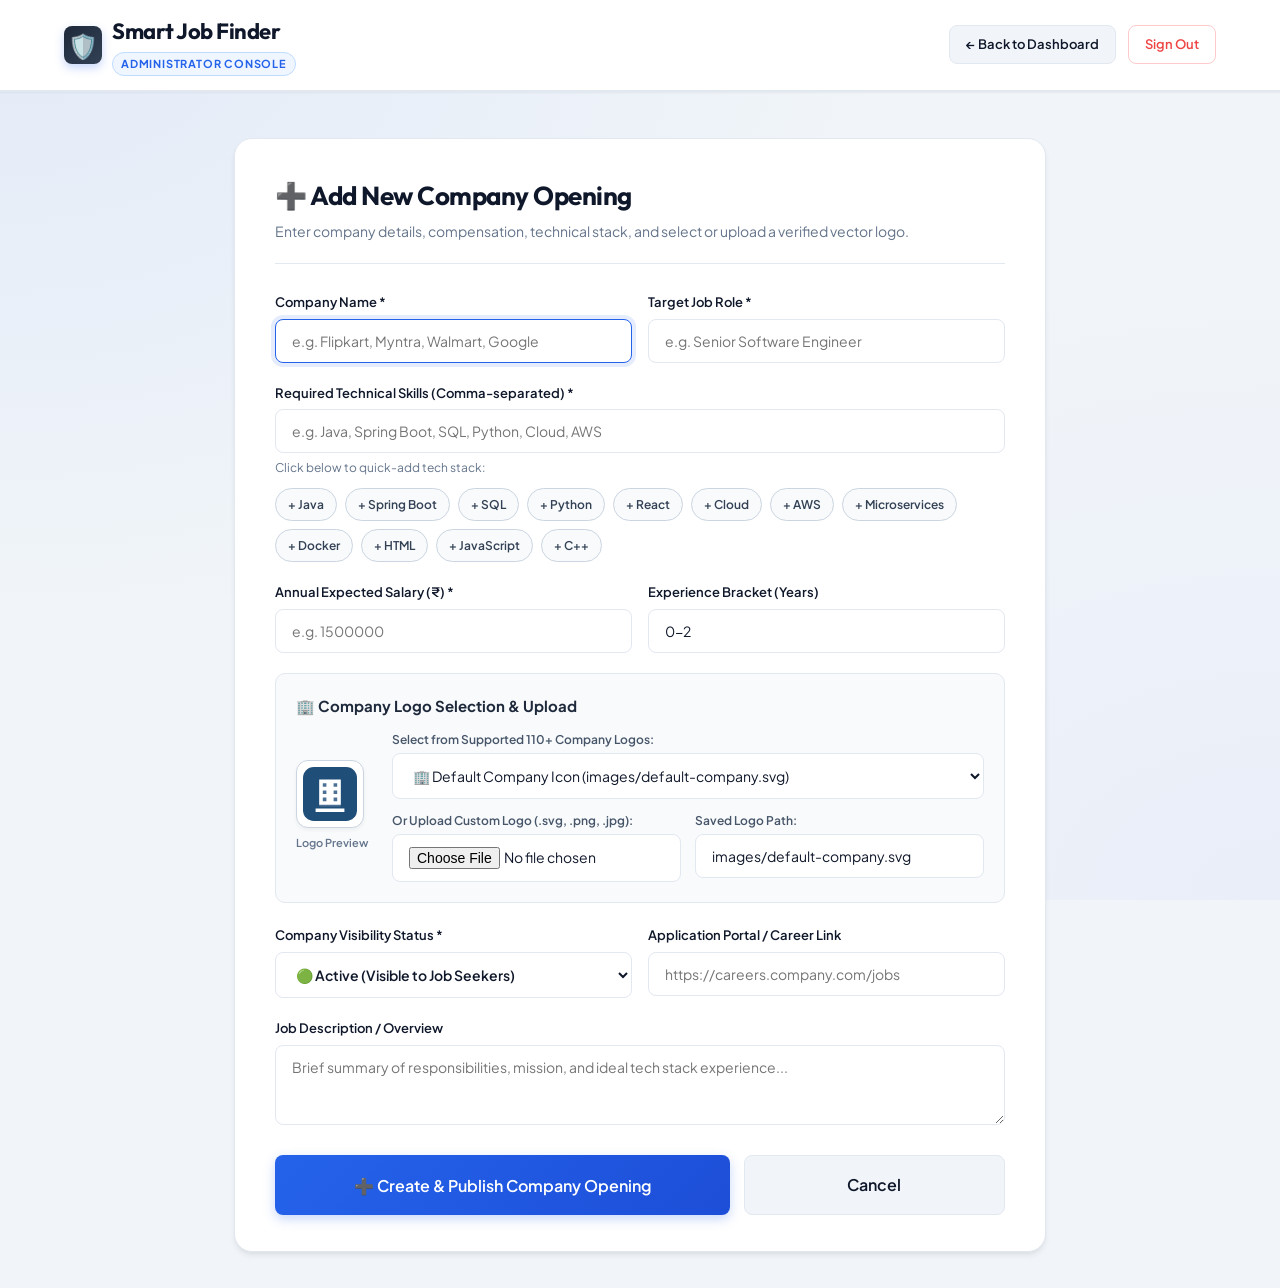
==== web/add-company.html @ b54eabfb "feat: Prepare Smart Job Finder for Railway deployment with auto-seeding and cloud MySQL support" ====
<!DOCTYPE html>
<html lang="en">
<head>
    <meta charset="UTF-8">
    <meta name="viewport" content="width=device-width, initial-scale=1.0">
    <title>Add New Company Opening - Smart Job Finder Admin</title>
    <link rel="stylesheet" href="css/style.css">
</head>
<body class="admin-body">

    <header class="app-header admin-header">
        <div class="header-content">
            <div class="logo-title">
                <span class="logo-icon admin-icon">🛡️</span>
                <div>
                    <h1>Smart Job Finder</h1>
                    <span class="badge-admin-tag">Administrator Console</span>
                </div>
            </div>
            <div class="header-actions">
                <a href="adminDashboard" class="btn btn-secondary btn-sm">← Back to Dashboard</a>
                <a href="adminLogout" class="btn btn-outline btn-sm btn-logout">Sign Out</a>
            </div>
        </div>
    </header>

    <main class="main-container admin-main" style="max-width: 860px;">
        <div class="search-form-card" style="max-width: 100%; padding: 36px 40px; margin-top: 10px;">
            <div class="search-header" style="text-align: left; border-bottom: 1px solid var(--border-color); padding-bottom: 20px; margin-bottom: 28px;">
                <div style="display: flex; justify-content: space-between; align-items: center;">
                    <div>
                        <h2 style="font-size: 26px; color: var(--text-main);">➕ Add New Company Opening</h2>
                        <p style="color: var(--text-muted); font-size: 14px; margin-top: 4px;">Enter company details, compensation, technical stack, and select or upload a verified vector logo.</p>
                    </div>
                </div>
            </div>

            <!-- Alert banner -->
            <div id="alertBanner" class="alert-banner"></div>

            <form action="addCompany" method="post" enctype="multipart/form-data">
                <div class="form-grid-2">
                    <div class="form-group">
                        <label for="company_name">Company Name *</label>
                        <input type="text"
                               id="company_name"
                               name="company_name"
                               class="form-control"
                               placeholder="e.g. Flipkart, Myntra, Walmart, Google"
                               required
                               autofocus
                               oninput="autoDetectLogo(this.value)">
                    </div>

                    <div class="form-group">
                        <label for="role">Target Job Role *</label>
                        <input type="text"
                               id="role"
                               name="role"
                               class="form-control"
                               placeholder="e.g. Senior Software Engineer"
                               required>
                    </div>
                </div>

                <div class="form-group">
                    <label for="skillsInput">Required Technical Skills (Comma-separated) *</label>
                    <input type="text"
                           id="skillsInput"
                           name="skills"
                           class="form-control"
                           placeholder="e.g. Java, Spring Boot, SQL, Python, Cloud, AWS"
                           required>
                    <div class="form-hint">Click below to quick-add tech stack:</div>
                    <div class="chip-container">
                        <span class="quick-chip" data-skill="Java">+ Java</span>
                        <span class="quick-chip" data-skill="Spring Boot">+ Spring Boot</span>
                        <span class="quick-chip" data-skill="SQL">+ SQL</span>
                        <span class="quick-chip" data-skill="Python">+ Python</span>
                        <span class="quick-chip" data-skill="React">+ React</span>
                        <span class="quick-chip" data-skill="Cloud">+ Cloud</span>
                        <span class="quick-chip" data-skill="AWS">+ AWS</span>
                        <span class="quick-chip" data-skill="Microservices">+ Microservices</span>
                        <span class="quick-chip" data-skill="Docker">+ Docker</span>
                        <span class="quick-chip" data-skill="HTML">+ HTML</span>
                        <span class="quick-chip" data-skill="JavaScript">+ JavaScript</span>
                        <span class="quick-chip" data-skill="C++">+ C++</span>
                    </div>
                </div>

                <div class="form-grid-2">
                    <div class="form-group">
                        <label for="salary">Annual Expected Salary (₹) *</label>
                        <input type="number"
                               id="salary"
                               name="salary"
                               class="form-control"
                               min="100000"
                               step="50000"
                               placeholder="e.g. 1500000"
                               required>
                    </div>

                    <div class="form-group">
                        <label for="experience">Experience Bracket (Years)</label>
                        <input type="text"
                               id="experience"
                               name="experience"
                               class="form-control"
                               placeholder="e.g. 0-2, 1-3, 2-5"
                               value="0-2">
                    </div>
                </div>

                <!-- Logo Management Section -->
                <div class="form-group" style="background: #f8fafc; border: 1px solid #e2e8f0; border-radius: 10px; padding: 20px; margin-bottom: 22px;">
                    <label style="font-weight: 700; color: #1e293b; font-size: 15px; margin-bottom: 12px; display: block;">🏢 Company Logo Selection &amp; Upload</label>
                    <div style="display: flex; gap: 24px; align-items: center; flex-wrap: wrap;">
                        <div style="text-align: center;">
                            <img id="logoPreview" src="images/default-company.svg" alt="Selected Logo Preview" style="width: 68px; height: 68px; object-fit: contain; background: #ffffff; border: 1.5px solid #cbd5e1; border-radius: 12px; padding: 6px; display: block; box-shadow: 0 2px 4px rgba(0,0,0,0.05);" onerror="this.onerror=null;this.src='images/default-company.svg';">
                            <span style="font-size: 11px; color: #64748b; margin-top: 6px; display: block; font-weight: 600;">Logo Preview</span>
                        </div>
                        <div style="flex: 1; min-width: 280px;">
                            <label for="logoSelect" style="font-size: 12px; font-weight: 600; color: #475569; margin-bottom: 4px; display: block;">Select from Supported 110+ Company Logos:</label>
                            <select id="logoSelect" class="form-control" style="margin-bottom: 12px;" onchange="onPresetSelected(this.value)">
                                <option value="images/accenture.svg">Accenture (images/accenture.svg)</option>
                                <option value="images/adobe.svg">Adobe (images/adobe.svg)</option>
                                <option value="images/airbnb.svg">Airbnb (images/airbnb.svg)</option>
                                <option value="images/amazon.svg">Amazon (images/amazon.svg)</option>
                                <option value="images/amd.svg">AMD (images/amd.svg)</option>
                                <option value="images/americanexpress.svg">American Express (AMEX) (images/americanexpress.svg)</option>
                                <option value="images/apple.svg">Apple (images/apple.svg)</option>
                                <option value="images/arm.svg">ARM (images/arm.svg)</option>
                                <option value="images/atlassian.svg">Atlassian (images/atlassian.svg)</option>
                                <option value="images/bain.svg">Bain & Company (images/bain.svg)</option>
                                <option value="images/bankofamerica.svg">Bank of America (images/bankofamerica.svg)</option>
                                <option value="images/barclays.svg">Barclays (images/barclays.svg)</option>
                                <option value="images/bcg.svg">Boston Consulting Group (BCG) (images/bcg.svg)</option>
                                <option value="images/bigbasket.svg">BigBasket (images/bigbasket.svg)</option>
                                <option value="images/bnpparibas.svg">BNP Paribas (images/bnpparibas.svg)</option>
                                <option value="images/booking.svg">Booking.com (images/booking.svg)</option>
                                <option value="images/bosch.svg">Bosch (images/bosch.svg)</option>
                                <option value="images/broadcom.svg">Broadcom (images/broadcom.svg)</option>
                                <option value="images/capgemini.svg">Capgemini (images/capgemini.svg)</option>
                                <option value="images/cisco.svg">Cisco (images/cisco.svg)</option>
                                <option value="images/citi.svg">Citi (images/citi.svg)</option>
                                <option value="images/cognizant.svg">Cognizant (images/cognizant.svg)</option>
                                <option value="images/cred.svg">Cred (images/cred.svg)</option>
                                <option value="images/databricks.svg">Databricks (images/databricks.svg)</option>
                                <option value="images/default-company.svg" selected>🏢 Default Company Icon (images/default-company.svg)</option>
                                <option value="images/dell.svg">Dell (images/dell.svg)</option>
                                <option value="images/deloitte.svg">Deloitte (images/deloitte.svg)</option>
                                <option value="images/deutschebank.svg">Deutsche Bank (images/deutschebank.svg)</option>
                                <option value="images/dropbox.svg">Dropbox (images/dropbox.svg)</option>
                                <option value="images/dxctechnology.svg">DXC Technology (images/dxctechnology.svg)</option>
                                <option value="images/ebay.svg">Ebay (images/ebay.svg)</option>
                                <option value="images/ericsson.svg">Ericsson (images/ericsson.svg)</option>
                                <option value="images/ey.svg">Ernst & Young (EY) (images/ey.svg)</option>
                                <option value="images/flipkart.svg">Flipkart (images/flipkart.svg)</option>
                                <option value="images/freshworks.svg">Freshworks (images/freshworks.svg)</option>
                                <option value="images/github.svg">Github (images/github.svg)</option>
                                <option value="images/goldmansachs.svg">Goldman Sachs (images/goldmansachs.svg)</option>
                                <option value="images/google.svg">Google (images/google.svg)</option>
                                <option value="images/groww.svg">Groww (images/groww.svg)</option>
                                <option value="images/hcltech.svg">HCLTech (images/hcltech.svg)</option>
                                <option value="images/hexaware.svg">Hexaware (images/hexaware.svg)</option>
                                <option value="images/honeywell.svg">Honeywell (images/honeywell.svg)</option>
                                <option value="images/hp.svg">HP (images/hp.svg)</option>
                                <option value="images/hsbc.svg">Hsbc (images/hsbc.svg)</option>
                                <option value="images/ibm.svg">IBM (images/ibm.svg)</option>
                                <option value="images/infosys.svg">Infosys (images/infosys.svg)</option>
                                <option value="images/inmobi.svg">Inmobi (images/inmobi.svg)</option>
                                <option value="images/intel.svg">Intel (images/intel.svg)</option>
                                <option value="images/intuit.svg">Intuit (images/intuit.svg)</option>
                                <option value="images/jpmorgan.svg">JPMorgan Chase (images/jpmorgan.svg)</option>
                                <option value="images/kpmg.svg">KPMG (images/kpmg.svg)</option>
                                <option value="images/lenovo.svg">Lenovo (images/lenovo.svg)</option>
                                <option value="images/linkedin.svg">Linkedin (images/linkedin.svg)</option>
                                <option value="images/ltimindtree.svg">LTIMindtree (images/ltimindtree.svg)</option>
                                <option value="images/mastercard.svg">Mastercard (images/mastercard.svg)</option>
                                <option value="images/mckinsey.svg">McKinsey & Company (images/mckinsey.svg)</option>
                                <option value="images/meesho.svg">Meesho (images/meesho.svg)</option>
                                <option value="images/meta.svg">Meta (images/meta.svg)</option>
                                <option value="images/micron.svg">Micron (images/micron.svg)</option>
                                <option value="images/microsoft.svg">Microsoft (images/microsoft.svg)</option>
                                <option value="images/morganstanley.svg">Morgan Stanley (images/morganstanley.svg)</option>
                                <option value="images/mphasis.svg">Mphasis (images/mphasis.svg)</option>
                                <option value="images/myntra.svg">Myntra (images/myntra.svg)</option>
                                <option value="images/netflix.svg">Netflix (images/netflix.svg)</option>
                                <option value="images/nokia.svg">Nokia (images/nokia.svg)</option>
                                <option value="images/nvidia.svg">Nvidia (images/nvidia.svg)</option>
                                <option value="images/nykaa.svg">Nykaa (images/nykaa.svg)</option>
                                <option value="images/ola.svg">Ola (images/ola.svg)</option>
                                <option value="images/oracle.svg">Oracle (images/oracle.svg)</option>
                                <option value="images/palantir.svg">Palantir (images/palantir.svg)</option>
                                <option value="images/paypal.svg">Paypal (images/paypal.svg)</option>
                                <option value="images/paytm.svg">Paytm (images/paytm.svg)</option>
                                <option value="images/persistentsystems.svg">Persistentsystems (images/persistentsystems.svg)</option>
                                <option value="images/philips.svg">Philips (images/philips.svg)</option>
                                <option value="images/phonepe.svg">PhonePe (images/phonepe.svg)</option>
                                <option value="images/pinterest.svg">Pinterest (images/pinterest.svg)</option>
                                <option value="images/pwc.svg">PwC (PricewaterhouseCoopers) (images/pwc.svg)</option>
                                <option value="images/qualcomm.svg">Qualcomm (images/qualcomm.svg)</option>
                                <option value="images/razorpay.svg">Razorpay (images/razorpay.svg)</option>
                                <option value="images/reddit.svg">Reddit (images/reddit.svg)</option>
                                <option value="images/salesforce.svg">Salesforce (images/salesforce.svg)</option>
                                <option value="images/samsung.svg">Samsung (images/samsung.svg)</option>
                                <option value="images/sap.svg">SAP (images/sap.svg)</option>
                                <option value="images/schneiderelectric.svg">Schneider Electric (images/schneiderelectric.svg)</option>
                                <option value="images/servicenow.svg">ServiceNow (images/servicenow.svg)</option>
                                <option value="images/siemens.svg">Siemens (images/siemens.svg)</option>
                                <option value="images/snowflake.svg">Snowflake (images/snowflake.svg)</option>
                                <option value="images/sony.svg">Sony (images/sony.svg)</option>
                                <option value="images/spotify.svg">Spotify (images/spotify.svg)</option>
                                <option value="images/standardchartered.svg">Standard Chartered (images/standardchartered.svg)</option>
                                <option value="images/stripe.svg">Stripe (images/stripe.svg)</option>
                                <option value="images/swiggy.svg">Swiggy (images/swiggy.svg)</option>
                                <option value="images/tcs.svg">Tata Consultancy Services (TCS) (images/tcs.svg)</option>
                                <option value="images/techmahindra.svg">Tech Mahindra (images/techmahindra.svg)</option>
                                <option value="images/ti.svg">Texas Instruments (TI) (images/ti.svg)</option>
                                <option value="images/twilio.svg">Twilio (images/twilio.svg)</option>
                                <option value="images/twitter.svg">Twitter / X (images/twitter.svg)</option>
                                <option value="images/uber.svg">Uber (images/uber.svg)</option>
                                <option value="images/urbancompany.svg">Urban Company (images/urbancompany.svg)</option>
                                <option value="images/visa.svg">Visa (images/visa.svg)</option>
                                <option value="images/vmware.svg">VMware (images/vmware.svg)</option>
                                <option value="images/walmart.svg">Walmart (images/walmart.svg)</option>
                                <option value="images/walmartglobaltech.svg">Walmart Global Tech (images/walmartglobaltech.svg)</option>
                                <option value="images/wellsfargo.svg">Wells Fargo (images/wellsfargo.svg)</option>
                                <option value="images/westerndigital.svg">Western Digital (images/westerndigital.svg)</option>
                                <option value="images/wipro.svg">Wipro (images/wipro.svg)</option>
                                <option value="images/workday.svg">Workday (images/workday.svg)</option>
                                <option value="images/zepto.svg">Zepto (images/zepto.svg)</option>
                                <option value="images/zerodha.svg">Zerodha (images/zerodha.svg)</option>
                                <option value="images/zoho.svg">Zoho (images/zoho.svg)</option>
                                <option value="images/zomato.svg">Zomato (images/zomato.svg)</option>
                            </select>
                            <div style="display: flex; gap: 14px; flex-wrap: wrap;">
                                <div style="flex: 1; min-width: 180px;">
                                    <label for="logoFile" style="font-size: 12px; font-weight: 600; color: #475569; margin-bottom: 4px; display: block;">Or Upload Custom Logo (.svg, .png, .jpg):</label>
                                    <input type="file" id="logoFile" name="logo_file" accept=".svg,.png,.jpg,.jpeg,.webp" class="form-control" onchange="onFileUploaded(this)">
                                </div>
                                <div style="flex: 1; min-width: 180px;">
                                    <label for="logo" style="font-size: 12px; font-weight: 600; color: #475569; margin-bottom: 4px; display: block;">Saved Logo Path:</label>
                                    <input type="text" id="logo" name="logo" class="form-control" value="images/default-company.svg" oninput="updateLogoPreview(this.value)">
                                </div>
                            </div>
                        </div>
                    </div>
                </div>

                <div class="form-grid-2">
                    <div class="form-group">
                        <label for="status">Company Visibility Status *</label>
                        <select id="status" name="status" class="form-control" style="font-weight: 600;">
                            <option value="ACTIVE" selected>🟢 Active (Visible to Job Seekers)</option>
                            <option value="INACTIVE">⏸️ Inactive (Hidden from Job Seekers)</option>
                        </select>
                    </div>

                    <div class="form-group">
                        <label for="apply_url">Application Portal / Career Link</label>
                        <input type="text"
                               id="apply_url"
                               name="apply_url"
                               class="form-control"
                               placeholder="https://careers.company.com/jobs">
                    </div>
                </div>

                <div class="form-group">
                    <label for="description">Job Description / Overview</label>
                    <textarea id="description"
                              name="description"
                              class="form-control"
                              rows="3"
                              placeholder="Brief summary of responsibilities, mission, and ideal tech stack experience..."></textarea>
                </div>

                <div style="display: flex; gap: 14px; margin-top: 24px;">
                    <button type="submit" class="btn btn-primary btn-lg" style="flex: 2;">
                        ➕ Create &amp; Publish Company Opening
                    </button>
                    <a href="adminDashboard" class="btn btn-secondary btn-lg" style="flex: 1; text-align: center;">
                        Cancel
                    </a>
                </div>
            </form>
        </div>
    </main>

    <script src="js/script.js"></script>
    <script>
        function updateLogoPreview(path) {
            if (!path || !path.trim()) path = 'images/default-company.svg';
            document.getElementById('logoPreview').src = path;
        }

        function onPresetSelected(val) {
            document.getElementById('logo').value = val;
            updateLogoPreview(val);
        }

        function onFileUploaded(input) {
            if (input.files && input.files[0]) {
                const file = input.files[0];
                const reader = new FileReader();
                reader.onload = function(e) {
                    document.getElementById('logoPreview').src = e.target.result;
                    document.getElementById('logo').value = 'images/' + file.name;
                };
                reader.readAsDataURL(file);
            }
        }

        function autoDetectLogo(name) {
            if (!name) return;
            const slug = name.toLowerCase().replace(/[^a-z0-9]/g, '');
            if (slug.length < 2) return;
            const fileInput = document.getElementById('logoFile');
            if (fileInput && fileInput.files && fileInput.files.length > 0) return;
            const sel = document.getElementById('logoSelect');

            // 1. Exact match with logo filename slug
            for (let i = 0; i < sel.options.length; i++) {
                const optVal = sel.options[i].value.toLowerCase().replace('images/', '').replace('.svg', '').replace(/[^a-z0-9]/g, '');
                if (optVal === slug) {
                    sel.selectedIndex = i;
                    onPresetSelected(sel.options[i].value);
                    return;
                }
            }

            // 2. Exact word match
            const words = name.toLowerCase().split(/[^a-z0-9]+/);
            for (let w of words) {
                if (w.length >= 2) {
                    for (let i = 0; i < sel.options.length; i++) {
                        const optVal = sel.options[i].value.toLowerCase().replace('images/', '').replace('.svg', '').replace(/[^a-z0-9]/g, '');
                        if (optVal === w) {
                            sel.selectedIndex = i;
                            onPresetSelected(sel.options[i].value);
                            return;
                        }
                    }
                }
            }

            // 3. Substring only for slugs with at least 4 characters
            if (slug.length >= 4) {
                for (let i = 0; i < sel.options.length; i++) {
                    const optVal = sel.options[i].value.toLowerCase().replace('images/', '').replace('.svg', '').replace(/[^a-z0-9]/g, '');
                    if (optVal.length >= 4 && (slug.includes(optVal) || optVal.includes(slug))) {
                        sel.selectedIndex = i;
                        onPresetSelected(sel.options[i].value);
                        return;
                    }
                }
            }
        }
    </script>
</body>
</html>
---- web/css/style.css ----
@import url('https://fonts.googleapis.com/css2?family=Plus+Jakarta+Sans:wght@400;500;600;700;800&family=Outfit:wght@500;600;700;800&display=swap');

:root {
    --primary: #2563eb;
    --primary-hover: #1d4ed8;
    --primary-light: #eff6ff;
    --secondary: #475569;
    --accent: #f59e0b;
    --success: #10b981;
    --success-bg: #ecfdf5;
    --danger: #ef4444;
    --danger-bg: #fef2f2;
    --text-main: #0f172a;
    --text-muted: #64748b;
    --bg-page: #f8fafc;
    --card-bg: #ffffff;
    --border-color: #e2e8f0;
    --shadow-sm: 0 1px 2px 0 rgba(0, 0, 0, 0.05);
    --shadow-md: 0 4px 6px -1px rgba(0, 0, 0, 0.08), 0 2px 4px -2px rgba(0, 0, 0, 0.05);
    --shadow-lg: 0 10px 25px -5px rgba(0, 0, 0, 0.08), 0 8px 10px -6px rgba(0, 0, 0, 0.04);
    --shadow-hover: 0 20px 30px -10px rgba(37, 99, 235, 0.15);
    --radius-sm: 8px;
    --radius-md: 12px;
    --radius-lg: 18px;
    --radius-full: 9999px;
}

* {
    box-sizing: border-box;
    margin: 0;
    padding: 0;
}

body {
    font-family: 'Plus Jakarta Sans', -apple-system, BlinkMacSystemFont, 'Segoe UI', Roboto, sans-serif;
    background-color: var(--bg-page);
    background-image: radial-gradient(at 0% 0%, rgba(37, 99, 235, 0.05) 0px, transparent 50%),
                      radial-gradient(at 100% 100%, rgba(245, 158, 11, 0.04) 0px, transparent 50%);
    background-attachment: fixed;
    color: var(--text-main);
    line-height: 1.6;
    min-height: 100vh;
    display: flex;
    flex-direction: column;
}

/* Header Component */
.app-header {
    background: rgba(255, 255, 255, 0.95);
    backdrop-filter: blur(12px);
    border-bottom: 1px solid var(--border-color);
    position: sticky;
    top: 0;
    z-index: 100;
    box-shadow: var(--shadow-sm);
}

.header-content {
    max-width: 1200px;
    margin: 0 auto;
    padding: 14px 24px;
    display: flex;
    justify-content: space-between;
    align-items: center;
}

.logo-title {
    display: flex;
    align-items: center;
    gap: 10px;
    text-decoration: none;
}

.logo-icon {
    font-size: 24px;
    background: linear-gradient(135deg, #2563eb, #3b82f6);
    color: white;
    width: 38px;
    height: 38px;
    display: flex;
    align-items: center;
    justify-content: center;
    border-radius: var(--radius-sm);
    box-shadow: 0 4px 10px rgba(37, 99, 235, 0.25);
}

.logo-title h1 {
    font-family: 'Outfit', sans-serif;
    font-size: 22px;
    font-weight: 700;
    color: var(--text-main);
    letter-spacing: -0.5px;
}

.header-actions {
    display: flex;
    align-items: center;
    gap: 12px;
}

/* Main Container */
.main-container {
    max-width: 1200px;
    width: 100%;
    margin: 0 auto;
    padding: 36px 24px;
    flex: 1;
}

/* Authentication & Hero Card Containers */
.auth-wrapper {
    display: flex;
    justify-content: center;
    align-items: center;
    min-height: calc(100vh - 160px);
    padding: 24px;
}

.auth-card {
    background: var(--card-bg);
    width: 100%;
    max-width: 440px;
    padding: 40px 36px;
    border-radius: var(--radius-lg);
    box-shadow: var(--shadow-lg);
    border: 1px solid var(--border-color);
    text-align: center;
    animation: fadeIn 0.4s ease-out;
}

.auth-header {
    margin-bottom: 28px;
}

.auth-header .logo-badge {
    width: 52px;
    height: 52px;
    background: var(--primary-light);
    color: var(--primary);
    font-size: 26px;
    display: inline-flex;
    align-items: center;
    justify-content: center;
    border-radius: var(--radius-md);
    margin-bottom: 14px;
}

.auth-header h2 {
    font-family: 'Outfit', sans-serif;
    font-size: 26px;
    font-weight: 700;
    color: var(--text-main);
    letter-spacing: -0.5px;
}

.auth-header p {
    color: var(--text-muted);
    font-size: 14px;
    margin-top: 6px;
}

/* Form Styles */
.form-group {
    margin-bottom: 20px;
    text-align: left;
}

.form-group label {
    display: block;
    font-size: 13px;
    font-weight: 600;
    color: var(--text-main);
    margin-bottom: 6px;
}

.form-control {
    width: 100%;
    padding: 12px 16px;
    font-size: 14px;
    font-family: inherit;
    color: var(--text-main);
    background-color: #ffffff;
    border: 1.5px solid var(--border-color);
    border-radius: var(--radius-sm);
    transition: all 0.2s ease;
}

.form-control:focus {
    outline: none;
    border-color: var(--primary);
    box-shadow: 0 0 0 4px rgba(37, 99, 235, 0.12);
}

.form-hint {
    font-size: 12px;
    color: var(--text-muted);
    margin-top: 5px;
}

/* Chip / Tag Selector */
.chip-container {
    display: flex;
    flex-wrap: wrap;
    gap: 8px;
    margin-top: 10px;
}

.quick-chip {
    background: var(--primary-light);
    color: var(--primary);
    font-size: 12px;
    font-weight: 600;
    padding: 5px 12px;
    border-radius: var(--radius-full);
    cursor: pointer;
    border: 1px solid rgba(37, 99, 235, 0.2);
    transition: all 0.2s ease;
    user-select: none;
}

.quick-chip:hover {
    background: var(--primary);
    color: white;
    transform: translateY(-1px);
}

/* Buttons */
.btn {
    display: inline-flex;
    align-items: center;
    justify-content: center;
    gap: 8px;
    font-family: inherit;
    font-size: 15px;
    font-weight: 600;
    padding: 12px 24px;
    border-radius: var(--radius-sm);
    border: none;
    cursor: pointer;
    text-decoration: none;
    transition: all 0.25s cubic-bezier(0.4, 0, 0.2, 1);
}

.btn-primary {
    background: linear-gradient(135deg, #2563eb, #1d4ed8);
    color: #ffffff;
    box-shadow: 0 4px 12px rgba(37, 99, 235, 0.25);
    width: 100%;
}

.btn-primary:hover {
    background: linear-gradient(135deg, #1d4ed8, #1e40af);
    box-shadow: 0 6px 16px rgba(37, 99, 235, 0.35);
    transform: translateY(-1px);
}

.btn-secondary {
    background: #f1f5f9;
    color: var(--text-main);
    border: 1px solid var(--border-color);
}

.btn-secondary:hover {
    background: #e2e8f0;
    color: var(--text-main);
}

.btn-outline {
    background: transparent;
    color: var(--text-muted);
    border: 1px solid var(--border-color);
}

.btn-outline:hover {
    background: #f8fafc;
    color: var(--danger);
    border-color: #fca5a5;
}

.btn-sm {
    padding: 8px 16px;
    font-size: 13px;
}

.btn-lg {
    padding: 16px 32px;
    font-size: 16px;
}

.btn-apply {
    width: 100%;
    background: linear-gradient(135deg, #2563eb, #1e40af);
    color: #ffffff;
    font-weight: 700;
    border-radius: var(--radius-md);
    padding: 13px 20px;
    box-shadow: 0 4px 12px rgba(37, 99, 235, 0.2);
}

.btn-apply:hover {
    background: linear-gradient(135deg, #1d4ed8, #172554);
    box-shadow: 0 8px 20px rgba(37, 99, 235, 0.3);
    transform: translateY(-2px);
}

/* Alerts */
.alert-banner {
    padding: 12px 16px;
    border-radius: var(--radius-sm);
    font-size: 13px;
    font-weight: 500;
    margin-bottom: 20px;
    text-align: left;
    display: none;
    animation: fadeIn 0.3s ease;
}

.alert-banner.success {
    background-color: var(--success-bg);
    color: var(--success);
    border: 1px solid rgba(16, 185, 129, 0.3);
    display: block;
}

.alert-banner.error {
    background-color: var(--danger-bg);
    color: var(--danger);
    border: 1px solid rgba(239, 68, 68, 0.3);
    display: block;
}

/* Landing Page Hero */
.hero-section {
    text-align: center;
    max-width: 800px;
    margin: 40px auto 60px;
    padding: 20px;
}

.hero-pill {
    display: inline-flex;
    align-items: center;
    gap: 8px;
    background: var(--primary-light);
    color: var(--primary);
    font-size: 13px;
    font-weight: 700;
    padding: 6px 16px;
    border-radius: var(--radius-full);
    margin-bottom: 20px;
    border: 1px solid rgba(37, 99, 235, 0.2);
}

.hero-title {
    font-family: 'Outfit', sans-serif;
    font-size: 48px;
    font-weight: 800;
    line-height: 1.15;
    letter-spacing: -1.5px;
    color: var(--text-main);
    margin-bottom: 18px;
}

.hero-title .gradient-text {
    background: linear-gradient(135deg, #2563eb, #7c3aed, #f59e0b);
    -webkit-background-clip: text;
    -webkit-text-fill-color: transparent;
}

.hero-subtitle {
    font-size: 18px;
    color: var(--text-muted);
    max-width: 620px;
    margin: 0 auto 36px;
    line-height: 1.6;
}

.hero-cta-group {
    display: flex;
    justify-content: center;
    gap: 16px;
    flex-wrap: wrap;
}

.feature-grid {
    display: grid;
    grid-template-columns: repeat(auto-fit, minmax(280px, 1fr));
    gap: 24px;
    margin-top: 40px;
}

.feature-card {
    background: var(--card-bg);
    border: 1px solid var(--border-color);
    padding: 28px;
    border-radius: var(--radius-md);
    box-shadow: var(--shadow-sm);
    text-align: left;
    transition: all 0.3s ease;
}

.feature-card:hover {
    transform: translateY(-4px);
    box-shadow: var(--shadow-md);
    border-color: #cbd5e1;
}

.feature-icon {
    font-size: 28px;
    margin-bottom: 14px;
    display: inline-block;
}

.feature-card h3 {
    font-size: 18px;
    font-weight: 700;
    margin-bottom: 8px;
}

.feature-card p {
    font-size: 14px;
    color: var(--text-muted);
}

/* Search Summary Card */
.search-summary-card {
    background: var(--card-bg);
    border: 1px solid var(--border-color);
    border-radius: var(--radius-md);
    padding: 20px 24px;
    margin-bottom: 30px;
    box-shadow: var(--shadow-sm);
}

.summary-header h2 {
    font-size: 16px;
    font-weight: 700;
    color: var(--text-muted);
    text-transform: uppercase;
    letter-spacing: 0.5px;
    margin-bottom: 12px;
}

.summary-tags {
    display: flex;
    flex-wrap: wrap;
    gap: 16px;
}

.summary-item {
    display: flex;
    align-items: center;
    gap: 6px;
    font-size: 14px;
}

.summary-item .label {
    color: var(--text-muted);
    font-weight: 500;
}

.summary-item .value-tag {
    background: var(--primary-light);
    color: var(--primary);
    font-weight: 700;
    padding: 4px 10px;
    border-radius: var(--radius-sm);
    border: 1px solid rgba(37, 99, 235, 0.2);
}

.results-section-header {
    margin-bottom: 24px;
}

.results-section-header h2 {
    font-family: 'Outfit', sans-serif;
    font-size: 24px;
    font-weight: 700;
}

/* Job Cards Grid */
.job-cards-grid {
    display: grid;
    grid-template-columns: repeat(auto-fill, minmax(340px, 1fr));
    gap: 24px;
}

.job-card {
    background: var(--card-bg);
    border: 1px solid var(--border-color);
    border-radius: var(--radius-lg);
    padding: 24px;
    box-shadow: var(--shadow-sm);
    display: flex;
    flex-direction: column;
    justify-content: space-between;
    transition: all 0.3s cubic-bezier(0.4, 0, 0.2, 1);
    position: relative;
    overflow: hidden;
}

.job-card:hover {
    transform: translateY(-6px);
    box-shadow: var(--shadow-hover);
    border-color: #93c5fd;
}

.job-card-top {
    display: flex;
    align-items: center;
    gap: 16px;
    margin-bottom: 16px;
}

.logo-wrapper {
    width: 64px;
    height: 64px;
    min-width: 64px;
    border-radius: var(--radius-md);
    background: #f8fafc;
    border: 1px solid var(--border-color);
    display: flex;
    align-items: center;
    justify-content: center;
    padding: 8px;
    overflow: hidden;
}

.company-logo {
    width: 100%;
    height: 100%;
    object-fit: contain;
}

.company-info {
    flex: 1;
}

.company-name {
    font-size: 15px;
    font-weight: 700;
    color: var(--text-muted);
    text-transform: uppercase;
    letter-spacing: 0.5px;
}

.job-role {
    font-family: 'Outfit', sans-serif;
    font-size: 19px;
    font-weight: 700;
    color: var(--text-main);
    margin-top: 2px;
}

/* Badges */
.job-meta-badges {
    display: flex;
    flex-wrap: wrap;
    gap: 8px;
    margin-bottom: 16px;
}

.badge {
    font-size: 12px;
    font-weight: 600;
    padding: 4px 10px;
    border-radius: var(--radius-sm);
}

.badge-salary {
    background: #ecfdf5;
    color: #065f46;
    border: 1px solid #a7f3d0;
}

.badge-exp {
    background: #f5f3ff;
    color: #5b21b6;
    border: 1px solid #ddd6fe;
}

.badge-verified {
    background: #eff6ff;
    color: #1e40af;
    border: 1px solid #bfdbfe;
}

/* Skills tags */
.skills-container {
    margin-bottom: 20px;
}

.skills-heading {
    display: block;
    font-size: 11px;
    font-weight: 700;
    color: var(--text-muted);
    text-transform: uppercase;
    letter-spacing: 0.5px;
    margin-bottom: 8px;
}

.skills-tags-wrapper {
    display: flex;
    flex-wrap: wrap;
    gap: 6px;
}

.skill-chip {
    font-size: 11px;
    font-weight: 600;
    padding: 3px 9px;
    background: #f1f5f9;
    color: #475569;
    border-radius: var(--radius-sm);
    border: 1px solid #e2e8f0;
}

.skill-chip.matched {
    background: #eff6ff;
    color: #1d4ed8;
    border-color: #93c5fd;
    font-weight: 700;
}

/* Empty & Error State Cards */
.no-results-card, .error-card {
    background: var(--card-bg);
    border: 1px solid var(--border-color);
    border-radius: var(--radius-lg);
    padding: 60px 30px;
    text-align: center;
    max-width: 540px;
    margin: 40px auto;
    box-shadow: var(--shadow-sm);
}

.empty-icon {
    font-size: 48px;
    margin-bottom: 16px;
}

.no-results-card h3, .error-card h3 {
    font-size: 22px;
    font-weight: 700;
    margin-bottom: 10px;
}

.no-results-card p, .error-card p {
    color: var(--text-muted);
    font-size: 14px;
    margin-bottom: 24px;
}

/* Search Form Page Layout */
.search-form-card {
    background: var(--card-bg);
    border: 1px solid var(--border-color);
    border-radius: var(--radius-lg);
    padding: 36px;
    box-shadow: var(--shadow-md);
    max-width: 680px;
    margin: 0 auto;
}

.search-header {
    text-align: center;
    margin-bottom: 30px;
}

.search-header h2 {
    font-family: 'Outfit', sans-serif;
    font-size: 28px;
    font-weight: 700;
    letter-spacing: -0.5px;
}

.search-header p {
    color: var(--text-muted);
    font-size: 14px;
    margin-top: 6px;
}

.form-grid-2 {
    display: grid;
    grid-template-columns: 1fr 1fr;
    gap: 16px;
}

@media (max-width: 640px) {
    .form-grid-2 {
        grid-template-columns: 1fr;
    }
    .hero-title {
        font-size: 34px;
    }
    .header-content {
        flex-direction: column;
        gap: 12px;
    }
}

/* Animations */
@keyframes fadeIn {
    from {
        opacity: 0;
        transform: translateY(8px);
    }
    to {
        opacity: 1;
        transform: translateY(0);
    }
}

/* ========================================================
   Admin Console & Dashboard Styles
   ======================================================== */

.admin-body {
    background-color: #f1f5f9;
    background-image: radial-gradient(at 0% 0%, rgba(37, 99, 235, 0.07) 0px, transparent 50%),
                      radial-gradient(at 100% 100%, rgba(99, 102, 241, 0.05) 0px, transparent 50%);
}

.admin-header {
    background: rgba(255, 255, 255, 0.98);
    border-bottom: 2px solid #e2e8f0;
}

.admin-icon {
    background: linear-gradient(135deg, #1e293b, #334155) !important;
}

.badge-admin-tag {
    font-size: 11px;
    font-weight: 700;
    text-transform: uppercase;
    letter-spacing: 0.8px;
    color: #2563eb;
    background: #eff6ff;
    padding: 2px 8px;
    border-radius: var(--radius-full);
    display: inline-block;
    border: 1px solid #bfdbfe;
}

.badge-pill-admin {
    display: inline-block;
    background: #e0e7ff;
    color: #4338ca;
    font-size: 12px;
    font-weight: 700;
    text-transform: uppercase;
    letter-spacing: 0.5px;
    padding: 4px 12px;
    border-radius: var(--radius-full);
    margin-bottom: 12px;
}

.admin-badge {
    background: #eff6ff !important;
    color: #2563eb !important;
}

.admin-user-pill {
    display: flex;
    align-items: center;
    gap: 8px;
    background: #f8fafc;
    border: 1px solid var(--border-color);
    padding: 6px 14px;
    border-radius: var(--radius-full);
    font-size: 13px;
    font-weight: 600;
    color: var(--text-main);
}

.admin-avatar {
    font-size: 14px;
}

.btn-logout {
    color: var(--danger) !important;
    border-color: #fecaca !important;
}

.btn-logout:hover {
    background-color: var(--danger-bg) !important;
    border-color: var(--danger) !important;
}

/* Admin KPI Stat Cards */
.admin-stats-grid {
    display: grid;
    grid-template-columns: repeat(auto-fit, minmax(240px, 1fr));
    gap: 20px;
    margin-bottom: 32px;
}

.stat-card {
    background: var(--card-bg);
    border: 1px solid var(--border-color);
    border-radius: var(--radius-md);
    padding: 22px 24px;
    display: flex;
    align-items: center;
    gap: 18px;
    box-shadow: var(--shadow-sm);
    transition: transform 0.2s ease, box-shadow 0.2s ease;
}

.stat-card:hover {
    transform: translateY(-2px);
    box-shadow: var(--shadow-md);
}

.stat-icon {
    width: 52px;
    height: 52px;
    border-radius: var(--radius-md);
    display: flex;
    align-items: center;
    justify-content: center;
    font-size: 24px;
    flex-shrink: 0;
}

.stat-icon-blue {
    background: #eff6ff;
    color: #2563eb;
}

.stat-icon-green {
    background: #ecfdf5;
    color: #059669;
}

.stat-icon-amber {
    background: #fffbeb;
    color: #d97706;
}

.stat-icon-purple {
    background: #faf5ff;
    color: #7c3aed;
}

.stat-details {
    display: flex;
    flex-direction: column;
}

.stat-label {
    font-size: 13px;
    font-weight: 600;
    color: var(--text-muted);
    text-transform: uppercase;
    letter-spacing: 0.5px;
}

.stat-value {
    font-family: 'Outfit', sans-serif;
    font-size: 30px;
    font-weight: 800;
    color: var(--text-main);
    line-height: 1.2;
}

.stat-sub {
    font-size: 11px;
    color: var(--text-muted);
    margin-top: 2px;
}

/* Table Section */
.admin-table-section {
    background: var(--card-bg);
    border: 1px solid var(--border-color);
    border-radius: var(--radius-lg);
    box-shadow: var(--shadow-md);
    overflow: hidden;
}

.table-header-bar {
    padding: 24px 28px;
    display: flex;
    justify-content: space-between;
    align-items: center;
    border-bottom: 1px solid var(--border-color);
    gap: 16px;
    flex-wrap: wrap;
}

.table-title-group h2 {
    font-family: 'Outfit', sans-serif;
    font-size: 22px;
    font-weight: 700;
    color: var(--text-main);
}

.table-title-group p {
    font-size: 13px;
    color: var(--text-muted);
    margin-top: 4px;
}

/* Toolbar & Filters */
.admin-filter-toolbar {
    padding: 16px 28px;
    background: #f8fafc;
    border-bottom: 1px solid var(--border-color);
    display: flex;
    justify-content: space-between;
    align-items: center;
    gap: 16px;
    flex-wrap: wrap;
}

.search-box {
    position: relative;
    max-width: 380px;
    width: 100%;
}

.search-box .search-icon {
    position: absolute;
    left: 14px;
    top: 50%;
    transform: translateY(-50%);
    font-size: 14px;
    color: var(--text-muted);
    pointer-events: none;
}

.search-box input {
    padding-left: 38px;
    background: white;
    border-radius: var(--radius-full);
}

.status-filter-pills {
    display: flex;
    gap: 8px;
}

.filter-pill {
    background: white;
    border: 1px solid var(--border-color);
    padding: 6px 14px;
    border-radius: var(--radius-full);
    font-size: 13px;
    font-weight: 600;
    color: var(--secondary);
    cursor: pointer;
    transition: all 0.2s ease;
}

.filter-pill:hover {
    background: #f1f5f9;
    border-color: #cbd5e1;
}

.filter-pill.active {
    background: #2563eb;
    color: white;
    border-color: #2563eb;
    box-shadow: 0 2px 4px rgba(37, 99, 235, 0.2);
}

/* Admin Data Table */
.table-responsive {
    overflow-x: auto;
}

.admin-table {
    width: 100%;
    border-collapse: collapse;
    text-align: left;
    font-size: 14px;
}

.admin-table thead {
    background: #f8fafc;
    border-bottom: 2px solid var(--border-color);
}

.admin-table th {
    padding: 14px 20px;
    font-size: 12px;
    font-weight: 700;
    text-transform: uppercase;
    letter-spacing: 0.6px;
    color: var(--secondary);
    white-space: nowrap;
}

.admin-table td {
    padding: 16px 20px;
    border-bottom: 1px solid #f1f5f9;
    vertical-align: middle;
}

.admin-table tbody tr {
    transition: background-color 0.15s ease;
}

.admin-table tbody tr:hover {
    background-color: #f8fafc;
}

.td-id {
    font-weight: 700;
    color: var(--text-muted);
    font-size: 13px;
    width: 50px;
}

.company-table-cell {
    display: flex;
    align-items: center;
    gap: 12px;
    min-width: 180px;
}

.table-logo {
    width: 38px;
    height: 38px;
    border-radius: var(--radius-sm);
    object-fit: contain;
    background: #f8fafc;
    border: 1px solid var(--border-color);
    padding: 4px;
}

.table-company-name {
    font-weight: 700;
    color: var(--text-main);
    display: block;
}

.table-apply-link {
    font-size: 11px;
    color: var(--primary);
    text-decoration: none;
    font-weight: 600;
}

.table-apply-link:hover {
    text-decoration: underline;
}

.td-role {
    color: var(--text-main);
    min-width: 160px;
}

.table-skills-wrapper {
    display: flex;
    flex-wrap: wrap;
    gap: 4px;
    max-width: 240px;
}

.table-skill-chip {
    font-size: 11px;
    font-weight: 600;
    background: #f1f5f9;
    color: #334155;
    padding: 2px 8px;
    border-radius: var(--radius-full);
    border: 1px solid #e2e8f0;
}

.table-skill-chip-more {
    font-size: 11px;
    font-weight: 700;
    background: #e2e8f0;
    color: var(--secondary);
    padding: 2px 6px;
    border-radius: var(--radius-full);
}

.td-meta {
    font-size: 13px;
    min-width: 130px;
}

.text-salary {
    font-weight: 700;
    color: #059669;
    font-size: 13px;
}

/* Status Badges */
.badge-status {
    display: inline-flex;
    align-items: center;
    gap: 6px;
    padding: 4px 12px;
    border-radius: var(--radius-full);
    font-size: 12px;
    font-weight: 700;
    letter-spacing: 0.4px;
    text-transform: uppercase;
}

.badge-status-active {
    background: #ecfdf5;
    color: #047857;
    border: 1px solid #a7f3d0;
}

.badge-status-active::before {
    content: '';
    width: 6px;
    height: 6px;
    border-radius: 50%;
    background: #10b981;
}

.badge-status-inactive {
    background: #fef2f2;
    color: #b91c1c;
    border: 1px solid #fecaca;
}

.badge-status-inactive::before {
    content: '';
    width: 6px;
    height: 6px;
    border-radius: 50%;
    background: #ef4444;
}

/* Action Buttons */
.action-btn-group {
    display: flex;
    align-items: center;
    gap: 6px;
    white-space: nowrap;
}

.btn-action {
    display: inline-flex;
    align-items: center;
    justify-content: center;
    padding: 6px 10px;
    border-radius: var(--radius-sm);
    font-size: 12px;
    font-weight: 600;
    text-decoration: none;
    border: 1px solid transparent;
    cursor: pointer;
    transition: all 0.15s ease;
}

.btn-toggle-active {
    background: #ecfdf5;
    color: #047857;
    border-color: #a7f3d0;
}

.btn-toggle-active:hover {
    background: #d1fae5;
}

.btn-toggle-inactive {
    background: #f8fafc;
    color: #475569;
    border-color: #cbd5e1;
}

.btn-toggle-inactive:hover {
    background: #f1f5f9;
}

.btn-edit {
    background: #eff6ff;
    color: #1d4ed8;
    border-color: #bfdbfe;
}

.btn-edit:hover {
    background: #dbeafe;
}

.btn-delete {
    background: #fef2f2;
    color: #b91c1c;
    border-color: #fecaca;
    padding: 6px 8px;
}

.btn-delete:hover {
    background: #fee2e2;
}

/* Modal Windows */
.modal-overlay {
    display: none;
    position: fixed;
    top: 0;
    left: 0;
    right: 0;
    bottom: 0;
    background: rgba(15, 23, 42, 0.6);
    backdrop-filter: blur(4px);
    z-index: 999;
    align-items: center;
    justify-content: center;
    padding: 20px;
    animation: fadeIn 0.2s ease-out;
}

.modal-dialog {
    background: white;
    border-radius: var(--radius-lg);
    box-shadow: var(--shadow-lg);
    width: 100%;
    max-width: 620px;
    max-height: 90vh;
    display: flex;
    flex-direction: column;
    overflow: hidden;
    border: 1px solid var(--border-color);
}

.modal-dialog-sm {
    max-width: 440px;
}

.modal-header {
    padding: 20px 24px;
    border-bottom: 1px solid var(--border-color);
    display: flex;
    justify-content: space-between;
    align-items: center;
}

.modal-header h3 {
    font-family: 'Outfit', sans-serif;
    font-size: 20px;
    font-weight: 700;
}

.modal-close {
    background: transparent;
    border: none;
    font-size: 24px;
    cursor: pointer;
    color: var(--text-muted);
    line-height: 1;
}

.modal-close:hover {
    color: var(--text-main);
}

.modal-body {
    padding: 24px;
    overflow-y: auto;
}

.modal-footer {
    padding: 16px 24px;
    border-top: 1px solid var(--border-color);
    background: #f8fafc;
    display: flex;
    justify-content: flex-end;
    gap: 12px;
}

/* Password Input with Toggle Button */
.password-input-wrapper {
    position: relative;
    display: flex;
    align-items: center;
}

.password-input-wrapper .form-control {
    padding-right: 42px;
}

.btn-toggle-pwd {
    position: absolute;
    right: 12px;
    background: none;
    border: none;
    cursor: pointer;
    font-size: 16px;
    color: var(--text-muted);
}

.credential-hint {
    background: #eff6ff;
    border: 1px dashed #93c5fd;
    padding: 10px 14px;
    border-radius: var(--radius-sm);
    font-size: 13px;
    color: #1e40af;
    margin-top: 20px;
    text-align: center;
}

.credential-hint code {
    background: white;
    padding: 2px 6px;
    border-radius: 4px;
    font-weight: 700;
    color: #1d4ed8;
}

/* Normal User Job Description Text in Cards */
.job-description-text {
    font-size: 13.5px;
    color: #475569;
    line-height: 1.5;
    margin: 12px 0 14px 0;
    padding: 10px 12px;
    background: #f8fafc;
    border-left: 3px solid #3b82f6;
    border-radius: 0 var(--radius-sm) var(--radius-sm) 0;
}

/* ========================================================
   AI Job Match Score & Skill Gap Analyzer Styles
   ======================================================== */

/* AI Match Badge on Job Card */
.ai-match-card-badge {
    display: inline-flex;
    align-items: center;
    gap: 6px;
    padding: 4px 10px;
    border-radius: var(--radius-full);
    font-size: 12px;
    font-weight: 700;
    letter-spacing: 0.3px;
    white-space: nowrap;
    box-shadow: 0 2px 4px rgba(0, 0, 0, 0.04);
    transition: transform 0.2s ease;
}

.ai-match-card-badge:hover {
    transform: scale(1.04);
}

.ai-match-card-badge.match-high {
    background: linear-gradient(135deg, #ecfdf5 0%, #d1fae5 100%);
    color: #065f46;
    border: 1px solid #6ee7b7;
    box-shadow: 0 2px 6px rgba(16, 185, 129, 0.15);
}

.ai-match-card-badge.match-medium {
    background: linear-gradient(135deg, #eff6ff 0%, #dbeafe 100%);
    color: #1e40af;
    border: 1px solid #93c5fd;
    box-shadow: 0 2px 6px rgba(37, 99, 235, 0.15);
}

.ai-match-card-badge.match-low {
    background: linear-gradient(135deg, #fffbeb 0%, #fef3c7 100%);
    color: #92400e;
    border: 1px solid #fcd34d;
    box-shadow: 0 2px 6px rgba(245, 158, 11, 0.15);
}

.ai-badge-sparkle {
    font-size: 13px;
    display: inline-block;
    animation: sparkleGlow 2.5s infinite ease-in-out;
}

@keyframes sparkleGlow {
    0%, 100% { transform: rotate(0deg) scale(1); filter: brightness(1); }
    50% { transform: rotate(15deg) scale(1.15); filter: brightness(1.2); }
}

.ai-badge-score {
    font-weight: 800;
    font-size: 13px;
}

.ai-badge-label {
    font-size: 11px;
    opacity: 0.9;
    text-transform: uppercase;
}

/* AI Match Meter Progress Bar */
.ai-match-meter {
    width: 100%;
    height: 5px;
    background: #e2e8f0;
    border-radius: 9999px;
    overflow: hidden;
    margin: 8px 0 16px 0;
}

.ai-match-meter-fill {
    height: 100%;
    border-radius: 9999px;
    transition: width 0.8s cubic-bezier(0.4, 0, 0.2, 1);
}

.ai-match-meter-fill.match-high {
    background: linear-gradient(90deg, #10b981, #059669);
}

.ai-match-meter-fill.match-medium {
    background: linear-gradient(90deg, #3b82f6, #6366f1);
}

.ai-match-meter-fill.match-low {
    background: linear-gradient(90deg, #f59e0b, #d97706);
}

/* Skills Summary Section on Job Card */
.skills-summary-block {
    margin-bottom: 12px;
}

.skills-summary-header {
    display: flex;
    align-items: center;
    justify-content: space-between;
    font-size: 11.5px;
    font-weight: 700;
    text-transform: uppercase;
    letter-spacing: 0.4px;
    margin-bottom: 6px;
}

.skills-summary-header.matched-header {
    color: #059669;
}

.skills-summary-header.gap-header {
    color: #6366f1;
}

.skill-chip-matched {
    background: #ecfdf5 !important;
    color: #065f46 !important;
    border: 1px solid #a7f3d0 !important;
    font-weight: 700 !important;
    display: inline-flex !important;
    align-items: center;
    gap: 4px;
}

.skill-chip-matched::before {
    content: "✓";
    font-size: 10px;
    font-weight: 900;
}

.skill-chip-gap {
    background: #f5f3ff !important;
    color: #5b21b6 !important;
    border: 1px solid #ddd6fe !important;
    font-weight: 600 !important;
    display: inline-flex !important;
    align-items: center;
    gap: 4px;
}

.skill-chip-gap::before {
    content: "💡";
    font-size: 10px;
}

/* Job Card Action Buttons */
.job-card-actions {
    display: flex;
    gap: 10px;
    align-items: center;
    margin-top: 14px;
    flex-wrap: wrap;
}

.btn-ai-analysis {
    flex: 1;
    min-width: 140px;
    display: inline-flex;
    align-items: center;
    justify-content: center;
    gap: 6px;
    background: linear-gradient(135deg, #4f46e5 0%, #7c3aed 100%);
    color: #ffffff;
    border: none;
    padding: 10px 14px;
    border-radius: var(--radius-sm);
    font-size: 13px;
    font-weight: 700;
    cursor: pointer;
    box-shadow: 0 4px 10px rgba(99, 102, 241, 0.25);
    transition: all 0.25s ease;
}

.btn-ai-analysis:hover {
    transform: translateY(-2px);
    box-shadow: 0 6px 16px rgba(99, 102, 241, 0.38);
    background: linear-gradient(135deg, #4338ca 0%, #6d28d9 100%);
}

.btn-apply {
    flex: 1;
    min-width: 140px;
    display: inline-flex;
    align-items: center;
    justify-content: center;
    background: var(--primary);
    color: #ffffff;
    border: 1px solid transparent;
    padding: 10px 14px;
    border-radius: var(--radius-sm);
    font-size: 13px;
    font-weight: 700;
    text-decoration: none;
    text-align: center;
    transition: all 0.2s ease;
}

.btn-apply:hover {
    background: var(--primary-hover);
    color: #ffffff;
    transform: translateY(-2px);
    box-shadow: var(--shadow-sm);
}

/* ========================================================
   AI Career Intelligence Modal
   ======================================================== */

.ai-modal-overlay {
    position: fixed;
    top: 0;
    left: 0;
    right: 0;
    bottom: 0;
    background: rgba(15, 23, 42, 0.7);
    backdrop-filter: blur(8px);
    -webkit-backdrop-filter: blur(8px);
    z-index: 1000;
    display: flex;
    align-items: center;
    justify-content: center;
    padding: 20px;
    animation: modalBackdropFade 0.25s ease forwards;
}

@keyframes modalBackdropFade {
    from { opacity: 0; }
    to { opacity: 1; }
}

.ai-modal-card {
    background: #ffffff;
    width: 100%;
    max-width: 720px;
    max-height: 90vh;
    border-radius: var(--radius-lg);
    box-shadow: 0 25px 50px -12px rgba(15, 23, 42, 0.3), 0 0 0 1px rgba(226, 232, 240, 0.8);
    display: flex;
    flex-direction: column;
    overflow: hidden;
    position: relative;
    animation: modalSlideUp 0.3s cubic-bezier(0.16, 1, 0.3, 1) forwards;
}

@keyframes modalSlideUp {
    from { opacity: 0; transform: scale(0.95) translateY(16px); }
    to { opacity: 1; transform: scale(1) translateY(0); }
}

.ai-modal-close {
    position: absolute;
    top: 18px;
    right: 18px;
    width: 32px;
    height: 32px;
    border-radius: 50%;
    background: #f1f5f9;
    border: 1px solid #e2e8f0;
    color: #64748b;
    font-size: 15px;
    font-weight: 700;
    cursor: pointer;
    display: flex;
    align-items: center;
    justify-content: center;
    transition: all 0.2s ease;
    z-index: 10;
}

.ai-modal-close:hover {
    background: #fee2e2;
    color: #ef4444;
    border-color: #fecaca;
    transform: rotate(90deg);
}

/* Modal Header */
.ai-modal-header {
    padding: 24px 28px 18px 28px;
    background: #ffffff;
    border-bottom: 1px solid var(--border-color);
    display: flex;
    align-items: center;
    gap: 18px;
    position: relative;
}

.ai-modal-logo-wrap {
    width: 68px;
    height: 68px;
    min-width: 68px;
    border-radius: var(--radius-md);
    background: #f8fafc;
    border: 1px solid var(--border-color);
    display: flex;
    align-items: center;
    justify-content: center;
    padding: 8px;
    box-shadow: var(--shadow-sm);
}

.ai-modal-logo {
    width: 100%;
    height: 100%;
    object-fit: contain;
}

.ai-modal-title-area {
    flex: 1;
}

.ai-modal-title-area h3 {
    font-size: 14px;
    font-weight: 700;
    color: var(--text-muted);
    text-transform: uppercase;
    letter-spacing: 0.5px;
}

.ai-modal-title-area h4 {
    font-family: 'Outfit', sans-serif;
    font-size: 22px;
    font-weight: 800;
    color: var(--text-main);
    margin: 2px 0 6px 0;
}

.ai-modal-meta {
    display: flex;
    gap: 8px;
    flex-wrap: wrap;
}

.ai-modal-score-box {
    text-align: center;
    padding-right: 32px;
}

.ai-circular-score {
    width: 78px;
    height: 78px;
    border-radius: 50%;
    background: linear-gradient(135deg, #eef2ff 0%, #e0e7ff 100%);
    border: 3px solid #6366f1;
    display: flex;
    flex-direction: column;
    align-items: center;
    justify-content: center;
    box-shadow: 0 4px 14px rgba(99, 102, 241, 0.2);
}

.ai-circular-score .score-number {
    font-family: 'Outfit', sans-serif;
    font-size: 22px;
    font-weight: 800;
    color: #4338ca;
    line-height: 1.1;
}

.ai-circular-score .score-subtext {
    font-size: 9.5px;
    font-weight: 700;
    text-transform: uppercase;
    color: #6366f1;
    letter-spacing: 0.5px;
}

/* Engine Transparency Banner */
.ai-engine-banner {
    padding: 10px 24px;
    background: #f8fafc;
    border-bottom: 1px solid var(--border-color);
    display: flex;
    align-items: center;
    gap: 12px;
    font-size: 12.5px;
}

.ai-engine-banner .engine-icon {
    font-size: 18px;
}

.ai-engine-banner .engine-text {
    display: flex;
    flex-direction: column;
    line-height: 1.35;
}

.ai-engine-banner .engine-text strong {
    color: var(--text-main);
    font-size: 12.5px;
}

.ai-engine-banner .engine-text span {
    color: var(--text-muted);
    font-size: 11.5px;
}

/* Modal Body */
.ai-modal-body {
    padding: 20px 28px;
    overflow-y: auto;
    flex: 1;
}

.ai-modal-section {
    margin-bottom: 22px;
}

.ai-modal-section:last-child {
    margin-bottom: 6px;
}

.ai-section-title {
    font-size: 13.5px;
    font-weight: 800;
    text-transform: uppercase;
    letter-spacing: 0.5px;
    color: var(--text-main);
    display: flex;
    align-items: center;
    gap: 8px;
    margin-bottom: 10px;
}

.ai-explanation-text {
    font-size: 14.5px;
    color: #334155;
    line-height: 1.6;
    background: #f8fafc;
    padding: 14px 16px;
    border-radius: var(--radius-sm);
    border-left: 3px solid #6366f1;
}

.ai-role-fit-pill {
    display: inline-flex;
    align-items: center;
    gap: 6px;
    margin-top: 10px;
    padding: 4px 12px;
    border-radius: 9999px;
    font-size: 12px;
    font-weight: 700;
    background: #ecfdf5;
    color: #065f46;
    border: 1px solid #a7f3d0;
}

/* Skills Comparison Grid in Modal */
.ai-skills-grid {
    display: grid;
    grid-template-columns: 1fr 1fr;
    gap: 16px;
    margin-top: 6px;
}

@media (max-width: 640px) {
    .ai-skills-grid {
        grid-template-columns: 1fr;
    }
}

.ai-skills-column {
    background: #f8fafc;
    border: 1px solid var(--border-color);
    border-radius: var(--radius-md);
    padding: 14px;
}

.ai-skills-column.column-matched {
    border-color: #a7f3d0;
    background: #f0fdf4;
}

.ai-skills-column.column-missing {
    border-color: #ddd6fe;
    background: #fbfbfe;
}

.column-header {
    font-size: 12px;
    font-weight: 700;
    text-transform: uppercase;
    letter-spacing: 0.4px;
    margin-bottom: 10px;
    display: flex;
    align-items: center;
    gap: 6px;
}

.ai-skills-column.column-matched .column-header {
    color: #047857;
}

.ai-skills-column.column-missing .column-header {
    color: #6d28d9;
}

.dot-icon {
    width: 8px;
    height: 8px;
    border-radius: 50%;
    display: inline-block;
}

.dot-icon.green { background: #10b981; }
.dot-icon.purple { background: #7c3aed; }

.ai-chips-flow {
    display: flex;
    flex-wrap: wrap;
    gap: 6px;
}

/* Roadmap List in Modal */
.ai-roadmap-list {
    display: flex;
    flex-direction: column;
    gap: 10px;
    margin-top: 8px;
}

.ai-roadmap-item {
    display: flex;
    align-items: flex-start;
    gap: 12px;
    background: #ffffff;
    border: 1px solid var(--border-color);
    border-radius: var(--radius-sm);
    padding: 12px 14px;
    box-shadow: 0 1px 2px rgba(0, 0, 0, 0.04);
    transition: all 0.2s ease;
}

.ai-roadmap-item:hover {
    border-color: #c7d2fe;
    transform: translateX(4px);
}

.roadmap-step-num {
    width: 24px;
    height: 24px;
    min-width: 24px;
    border-radius: 50%;
    background: linear-gradient(135deg, #4f46e5 0%, #7c3aed 100%);
    color: #ffffff;
    font-size: 12px;
    font-weight: 800;
    display: flex;
    align-items: center;
    justify-content: center;
    margin-top: 1px;
}

.roadmap-step-text {
    font-size: 13.5px;
    color: #334155;
    line-height: 1.5;
}

/* Modal Loading State */
.ai-modal-loading {
    padding: 60px 20px;
    text-align: center;
}

.ai-spinner {
    width: 44px;
    height: 44px;
    border: 4px solid #e0e7ff;
    border-top-color: #6366f1;
    border-radius: 50%;
    margin: 0 auto 16px auto;
    animation: spin 0.8s linear infinite;
}

@keyframes spin {
    to { transform: rotate(360deg); }
}

.ai-modal-loading p {
    font-size: 14px;
    font-weight: 600;
    color: var(--text-muted);
}

/* Modal Footer */
.ai-modal-footer {
    padding: 16px 28px;
    border-top: 1px solid var(--border-color);
    background: #f8fafc;
    display: flex;
    justify-content: flex-end;
    gap: 12px;
}

@media (max-width: 540px) {
    .ai-modal-card {
        max-height: 96vh;
    }
    .ai-modal-header {
        padding: 16px 18px;
        flex-wrap: wrap;
    }
    .ai-modal-score-box {
        padding-right: 0;
    }
    .ai-modal-body {
        padding: 16px 18px;
    }
    .ai-modal-footer {
        padding: 14px 18px;
        flex-direction: column-reverse;
    }
    .ai-modal-footer .btn {
        width: 100%;
    }
}

/* ========================================================
   Selected Skills Tags, Autocomplete & Dynamic Matching UI
   ======================================================== */

.skill-selection-card {
    background: var(--card-bg);
    border: 1px solid var(--border-color);
    border-radius: var(--radius-lg);
    padding: 28px;
    box-shadow: var(--shadow-sm);
    margin-bottom: 30px;
}

/* Selected Skills Container */
.selected-skills-wrapper {
    margin-bottom: 20px;
    padding: 16px 20px;
    background: #f8fafc;
    border: 1px dashed #cbd5e1;
    border-radius: var(--radius-md);
    transition: all 0.25s ease;
}

.selected-skills-wrapper.has-skills {
    background: #f0fdf4;
    border: 1px solid #86efac;
}

.selected-skills-header {
    display: flex;
    justify-content: space-between;
    align-items: center;
    margin-bottom: 12px;
}

.selected-skills-title {
    font-size: 13px;
    font-weight: 700;
    color: var(--secondary);
    text-transform: uppercase;
    letter-spacing: 0.6px;
    display: flex;
    align-items: center;
    gap: 8px;
}

.skills-count-pill {
    background: #2563eb;
    color: white;
    font-size: 11px;
    font-weight: 800;
    padding: 2px 8px;
    border-radius: 9999px;
}

.btn-clear-skills {
    background: none;
    border: none;
    color: #ef4444;
    font-size: 12px;
    font-weight: 700;
    cursor: pointer;
    padding: 4px 8px;
    border-radius: 6px;
    transition: background 0.2s;
}

.btn-clear-skills:hover {
    background: #fee2e2;
}

.selected-skills-list {
    display: flex;
    flex-wrap: wrap;
    gap: 10px;
    min-height: 38px;
    align-items: center;
}

.selected-skills-empty {
    color: #94a3b8;
    font-size: 13px;
    font-style: italic;
}

/* Individual Skill Badge with (×) Button */
.selected-skill-badge {
    display: inline-flex;
    align-items: center;
    gap: 6px;
    background: linear-gradient(135deg, #eff6ff 0%, #dbeafe 100%);
    color: #1d4ed8;
    border: 1px solid #93c5fd;
    padding: 6px 10px 6px 14px;
    border-radius: 9999px;
    font-size: 13px;
    font-weight: 700;
    box-shadow: 0 1px 3px rgba(37, 99, 235, 0.12);
    animation: badgePop 0.25s cubic-bezier(0.175, 0.885, 0.32, 1.275);
    user-select: none;
    transition: all 0.2s ease;
}

.selected-skill-badge:hover {
    border-color: #60a5fa;
    box-shadow: 0 3px 8px rgba(37, 99, 235, 0.2);
    transform: translateY(-1px);
}

@keyframes badgePop {
    0% { transform: scale(0.7); opacity: 0; }
    100% { transform: scale(1); opacity: 1; }
}

.skill-remove-btn {
    display: inline-flex;
    align-items: center;
    justify-content: center;
    width: 20px;
    height: 20px;
    border-radius: 50%;
    background: rgba(29, 78, 216, 0.1);
    color: #1d4ed8;
    border: none;
    font-size: 14px;
    font-weight: bold;
    cursor: pointer;
    line-height: 1;
    margin-left: 2px;
    transition: all 0.2s ease;
}

.skill-remove-btn:hover {
    background: #ef4444;
    color: #ffffff;
    transform: scale(1.15);
}

.skill-remove-btn:active {
    transform: scale(0.9);
}

/* Skill Search Input & Visible [+ Add Skill] Button */
.skill-input-wrapper {
    position: relative;
    margin-bottom: 24px;
}

.skill-input-row {
    display: flex;
    gap: 12px;
    align-items: stretch;
    width: 100%;
}

.skill-input-box-wrap {
    position: relative;
    flex: 1;
    display: flex;
    align-items: center;
}

.skill-input-icon {
    position: absolute;
    left: 14px;
    font-size: 18px;
    color: var(--text-muted);
    pointer-events: none;
    z-index: 2;
}

.skill-search-input {
    width: 100%;
    height: 50px;
    padding: 0 16px 0 44px;
    border: 2px solid #cbd5e1;
    border-radius: var(--radius-md);
    font-size: 15px;
    font-weight: 500;
    font-family: inherit;
    transition: all 0.2s ease;
    background: #ffffff;
    box-sizing: border-box;
}

.skill-search-input:focus {
    outline: none;
    border-color: #2563eb;
    box-shadow: 0 0 0 4px rgba(37, 99, 235, 0.15);
}

.btn-add-skill {
    height: 50px;
    padding: 0 24px;
    background: linear-gradient(135deg, #2563eb 0%, #1d4ed8 100%);
    color: #ffffff;
    border: none;
    border-radius: var(--radius-md);
    font-size: 15px;
    font-weight: 700;
    font-family: inherit;
    cursor: pointer;
    white-space: nowrap;
    display: inline-flex;
    align-items: center;
    justify-content: center;
    gap: 8px;
    box-shadow: 0 2px 8px rgba(37, 99, 235, 0.25);
    transition: all 0.2s ease;
}

.btn-add-skill:hover {
    background: linear-gradient(135deg, #1d4ed8 0%, #1e40af 100%);
    transform: translateY(-1px);
    box-shadow: 0 4px 12px rgba(37, 99, 235, 0.35);
}

.btn-add-skill:active {
    transform: scale(0.98);
}

.skill-input-feedback {
    margin-top: 8px;
    padding: 8px 14px;
    border-radius: var(--radius-sm);
    font-size: 13px;
    font-weight: 600;
    display: none;
    animation: fadeIn 0.2s ease-out;
}

.skill-input-feedback.warning {
    background: #fffbeb;
    color: #b45309;
    border: 1px solid #fde68a;
}

.skill-input-feedback.info {
    background: #eff6ff;
    color: #1d4ed8;
    border: 1px solid #bfdbfe;
}

.skill-suggestions-dropdown {
    position: absolute;
    top: calc(100% + 6px);
    left: 0;
    right: 0;
    background: #ffffff;
    border: 1px solid #cbd5e1;
    border-radius: var(--radius-md);
    box-shadow: 0 12px 28px -4px rgba(0, 0, 0, 0.15);
    z-index: 150;
    max-height: 280px;
    overflow-y: auto;
    display: none;
    animation: fadeIn 0.15s ease-out;
}

.suggestion-item {
    padding: 10px 16px;
    display: flex;
    justify-content: space-between;
    align-items: center;
    cursor: pointer;
    font-size: 14px;
    border-bottom: 1px solid #f1f5f9;
    transition: background 0.15s ease;
}

.suggestion-item:last-child {
    border-bottom: none;
}

.suggestion-item:hover,
.suggestion-item.active {
    background: #eff6ff;
    color: #1d4ed8;
}

.suggestion-item.already-added {
    opacity: 0.5;
    background: #f8fafc;
    cursor: default;
}

.suggestion-category-tag {
    font-size: 11px;
    font-weight: 700;
    padding: 2px 8px;
    background: #f1f5f9;
    color: #64748b;
    border-radius: 9999px;
}

.custom-skill-prompt {
    padding: 12px 16px;
    background: #faf5ff;
    border-top: 1px solid #e9d5ff;
    color: #7c3aed;
    font-weight: 700;
    font-size: 13px;
    display: flex;
    align-items: center;
    gap: 8px;
    cursor: pointer;
    transition: background 0.2s;
}

.custom-skill-prompt:hover {
    background: #f3e8ff;
}

/* Categorized Quick Pills */
.quick-skills-section {
    margin-top: 16px;
}

.quick-category-tabs {
    display: flex;
    gap: 8px;
    margin-bottom: 12px;
    overflow-x: auto;
    padding-bottom: 4px;
}

.quick-cat-btn {
    background: #f1f5f9;
    color: #475569;
    border: 1px solid #e2e8f0;
    padding: 5px 12px;
    border-radius: 9999px;
    font-size: 12px;
    font-weight: 700;
    cursor: pointer;
    white-space: nowrap;
    transition: all 0.2s ease;
}

.quick-cat-btn.active,
.quick-cat-btn:hover {
    background: #2563eb;
    color: white;
    border-color: #2563eb;
}

.quick-chips-grid {
    display: flex;
    flex-wrap: wrap;
    gap: 8px;
}

.quick-chip {
    display: inline-flex;
    align-items: center;
    gap: 5px;
    padding: 6px 12px;
    background: #f8fafc;
    color: #334155;
    border: 1px solid #cbd5e1;
    border-radius: 9999px;
    font-size: 12px;
    font-weight: 600;
    cursor: pointer;
    transition: all 0.2s ease;
    user-select: none;
}

.quick-chip:hover {
    background: #eff6ff;
    color: #1d4ed8;
    border-color: #93c5fd;
    transform: translateY(-1px);
}

.quick-chip.selected {
    background: #2563eb;
    color: #ffffff;
    border-color: #2563eb;
    box-shadow: 0 2px 6px rgba(37, 99, 235, 0.25);
}

.quick-chip.selected::after {
    content: "✓";
    font-weight: bold;
    margin-left: 2px;
}

/* Dynamic Live Results Section */
.dynamic-results-container {
    margin-top: 36px;
}

.results-status-banner {
    display: flex;
    justify-content: space-between;
    align-items: center;
    background: #ffffff;
    border: 1px solid var(--border-color);
    padding: 16px 24px;
    border-radius: var(--radius-md);
    margin-bottom: 24px;
    box-shadow: var(--shadow-sm);
    flex-wrap: wrap;
    gap: 12px;
}

.results-status-text h3 {
    font-size: 18px;
    font-weight: 700;
    color: var(--text-main);
}

.results-status-text p {
    font-size: 13px;
    color: var(--text-muted);
    margin-top: 2px;
}

.results-loading-state {
    text-align: center;
    padding: 40px;
    color: var(--text-muted);
}

.results-loading-spinner {
    width: 36px;
    height: 36px;
    border: 3px solid #e2e8f0;
    border-top-color: #2563eb;
    border-radius: 50%;
    margin: 0 auto 12px auto;
    animation: spin 0.8s linear infinite;
}
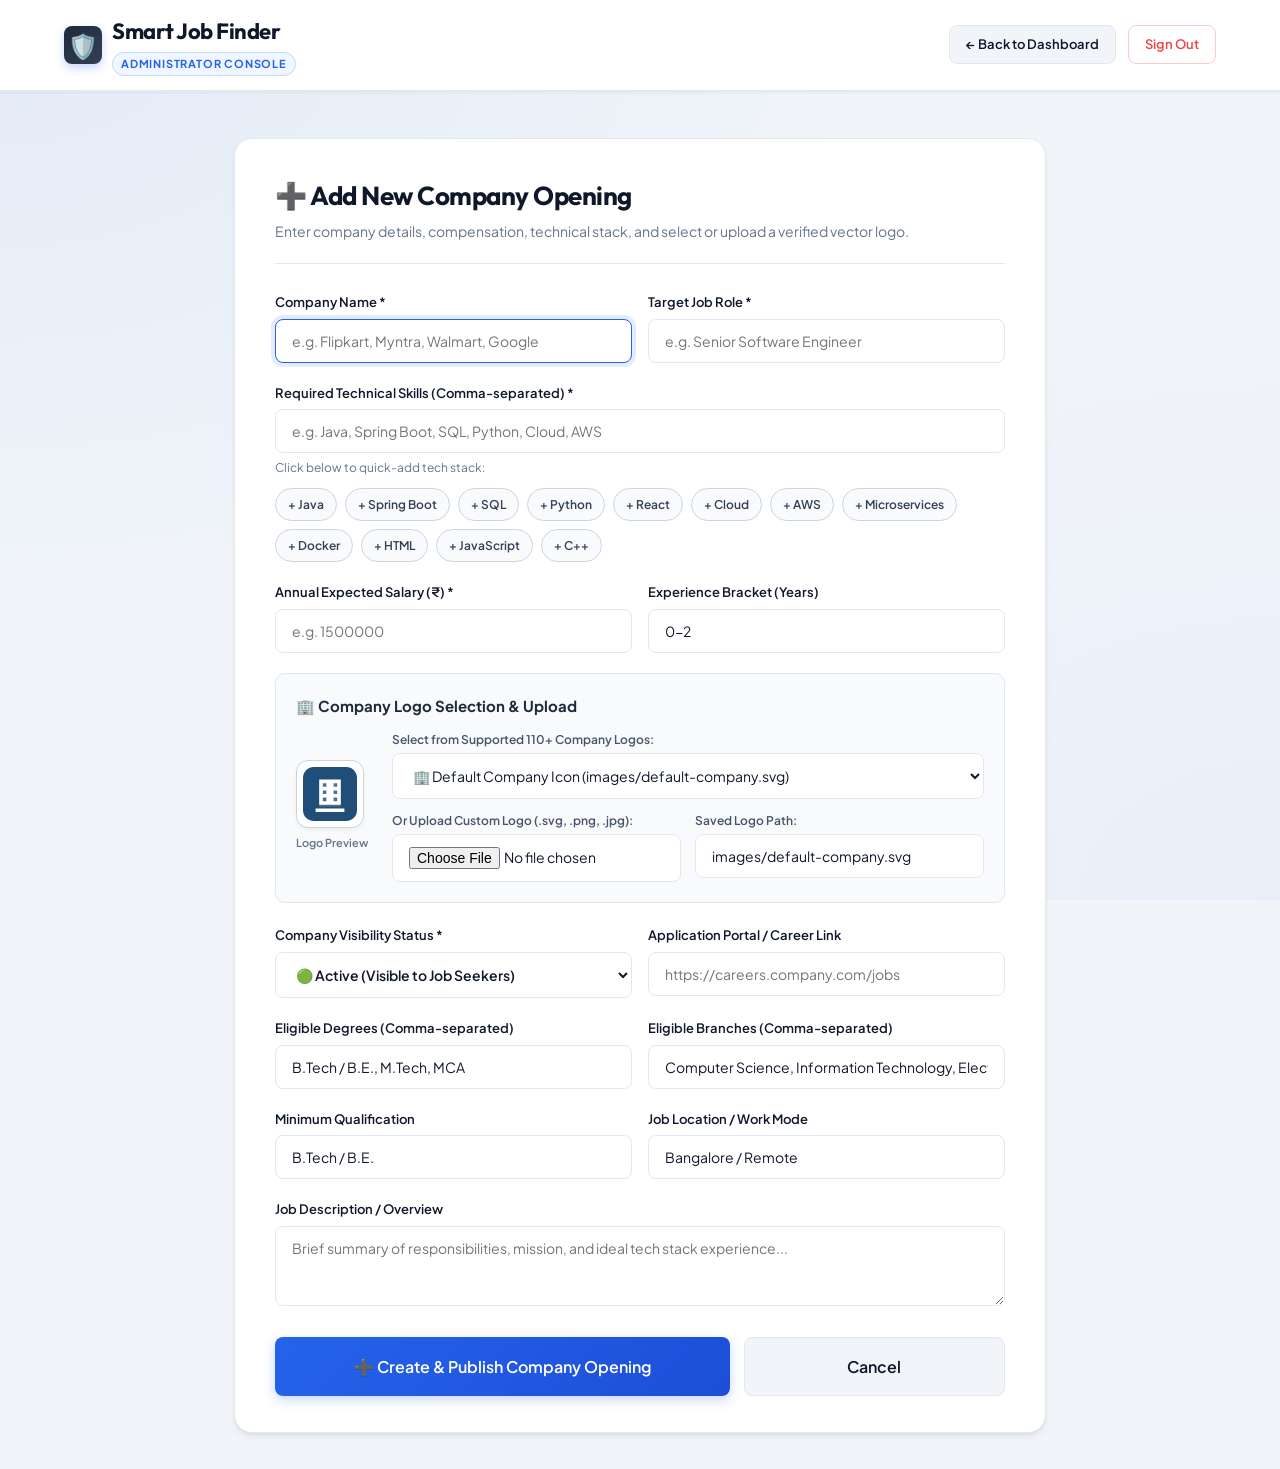
==== commit 9fde004d: "feat: complete major enhancements (Phases 1-13) for Smart Job Finder - Phase 1: Verified safe backup" ====
--- a/web/add-company.html
+++ b/web/add-company.html
@@ -268,6 +268,50 @@
                     </div>
                 </div>
 
+                <div class="form-grid-2">
+                    <div class="form-group">
+                        <label for="required_degree">Eligible Degrees (Comma-separated)</label>
+                        <input type="text"
+                               id="required_degree"
+                               name="required_degree"
+                               class="form-control"
+                               placeholder="e.g. B.Tech / B.E., M.Tech, MCA"
+                               value="B.Tech / B.E., M.Tech, MCA">
+                    </div>
+
+                    <div class="form-group">
+                        <label for="eligible_branches">Eligible Branches (Comma-separated)</label>
+                        <input type="text"
+                               id="eligible_branches"
+                               name="eligible_branches"
+                               class="form-control"
+                               placeholder="e.g. Computer Science, Information Technology"
+                               value="Computer Science, Information Technology, Electronics & Communication">
+                    </div>
+                </div>
+
+                <div class="form-grid-2">
+                    <div class="form-group">
+                        <label for="min_qualification">Minimum Qualification</label>
+                        <input type="text"
+                               id="min_qualification"
+                               name="min_qualification"
+                               class="form-control"
+                               placeholder="e.g. B.Tech / B.E."
+                               value="B.Tech / B.E.">
+                    </div>
+
+                    <div class="form-group">
+                        <label for="location">Job Location / Work Mode</label>
+                        <input type="text"
+                               id="location"
+                               name="location"
+                               class="form-control"
+                               placeholder="e.g. Bangalore, Hyderabad, Remote"
+                               value="Bangalore / Remote">
+                    </div>
+                </div>
+
                 <div class="form-group">
                     <label for="description">Job Description / Overview</label>
                     <textarea id="description"
--- a/web/css/style.css
+++ b/web/css/style.css
@@ -2379,4 +2379,96 @@
     border-radius: 50%;
     margin: 0 auto 12px auto;
     animation: spin 0.8s linear infinite;
-}+}
+
+/* ==========================================================
+   Header Navigation Bar & Enhancement Styling
+   ========================================================== */
+.header-nav-links {
+    display: flex;
+    align-items: center;
+    gap: 6px;
+    margin: 0 16px;
+    flex-wrap: wrap;
+}
+
+.nav-link {
+    display: inline-flex;
+    align-items: center;
+    gap: 4px;
+    padding: 6px 12px;
+    border-radius: 8px;
+    font-size: 13px;
+    font-weight: 600;
+    color: var(--secondary);
+    text-decoration: none;
+    transition: all 0.2s ease;
+}
+
+.nav-link:hover {
+    background: var(--primary-light);
+    color: var(--primary);
+}
+
+.nav-link.active {
+    background: var(--primary-light);
+    color: var(--primary);
+    font-weight: 700;
+}
+
+.user-greeting-pill {
+    display: inline-flex;
+    align-items: center;
+    gap: 6px;
+    background: #f1f5f9;
+    border: 1px solid #cbd5e1;
+    color: var(--text-main);
+    padding: 5px 12px;
+    border-radius: 9999px;
+    font-size: 13px;
+    font-weight: 700;
+}
+
+/* Eligibility Badges & Cards */
+.badge-eligible {
+    background: #ecfdf5 !important;
+    color: #047857 !important;
+    border: 1px solid #a7f3d0 !important;
+    font-weight: 700 !important;
+}
+
+.badge-not-eligible {
+    background: #fef2f2 !important;
+    color: #b91c1c !important;
+    border: 1px solid #fecaca !important;
+    font-weight: 700 !important;
+}
+
+.job-card-ineligible {
+    border-color: #fecaca !important;
+    background: #fffafa !important;
+}
+
+.job-card-ineligible:hover {
+    border-color: #f87171 !important;
+}
+
+/* Application Status Badges */
+.status-badge {
+    display: inline-flex;
+    align-items: center;
+    gap: 4px;
+    padding: 4px 10px;
+    border-radius: 9999px;
+    font-size: 11px;
+    font-weight: 700;
+    text-transform: uppercase;
+    letter-spacing: 0.5px;
+}
+.status-saved { background: #f1f5f9; color: #475569; border: 1px solid #cbd5e1; }
+.status-applied { background: #eff6ff; color: #1d4ed8; border: 1px solid #bfdbfe; }
+.status-interview { background: #faf5ff; color: #7c3aed; border: 1px solid #ddd6fe; }
+.status-shortlisted { background: #ecfdf5; color: #047857; border: 1px solid #a7f3d0; }
+.status-offer { background: #f0fdf4; color: #15803d; border: 1.5px solid #86efac; font-weight: 800; }
+.status-rejected { background: #fef2f2; color: #b91c1c; border: 1px solid #fecaca; }
+.status-withdrawn { background: #f8fafc; color: #64748b; border: 1px solid #e2e8f0; }
